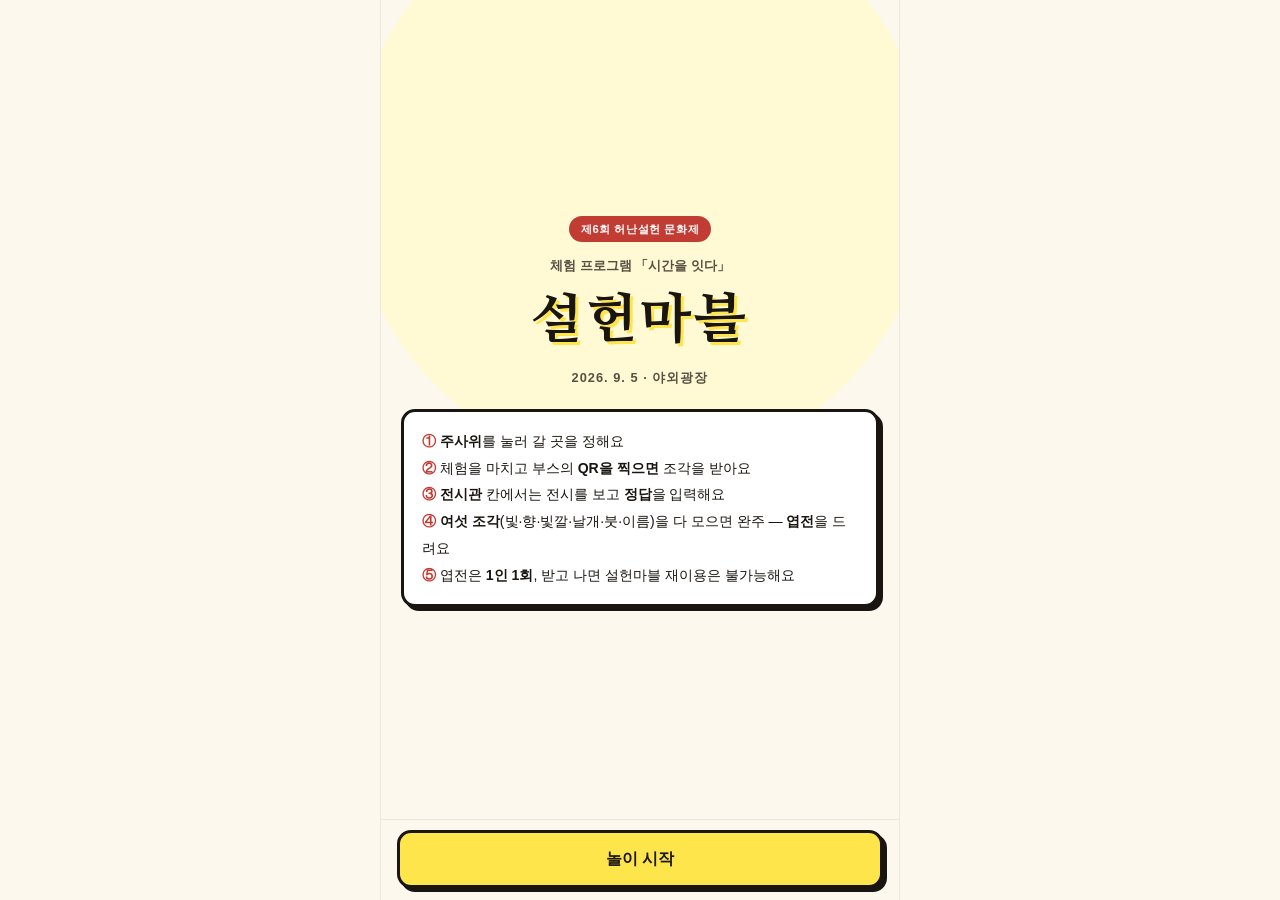
==== index.html @ 39ac7552 "설헌마블 클라이언트 공유본 초판" ====
<!DOCTYPE html>
<html lang="ko">
<head>
<meta charset="UTF-8">
<meta name="robots" content="noindex, nofollow, noarchive, nosnippet">
<meta name="viewport" content="width=device-width, initial-scale=1, maximum-scale=1, user-scalable=no, viewport-fit=cover">
<meta name="theme-color" content="#FCF8ED">
<meta name="apple-mobile-web-app-capable" content="yes">
<meta name="apple-mobile-web-app-status-bar-style" content="default">
<meta name="description" content="제6회 허난설헌 문화제 체험 프로그램 「시간을 잇다」 — 설헌마블">
<title>설헌마블 · 제6회 허난설헌 문화제</title>
<link rel="manifest" href="manifest.webmanifest">
<link rel="stylesheet" href="css/style.css">
<link rel="preconnect" href="https://fonts.googleapis.com">
<link rel="preconnect" href="https://fonts.gstatic.com" crossorigin>
<link href="https://fonts.googleapis.com/css2?family=Nanum+Myeongjo:wght@400;700;800&display=swap" rel="stylesheet">
</head>
<body>

<div id="app">

  <!-- ═══════ 0. 표지 ═══════ -->
  <section class="view on" id="v-cover">
    <div class="cover">
      <span class="cover-badge" id="coverBadge">제6회 허난설헌 문화제</span>
      <div class="cover-prog" id="coverProg">체험 프로그램 「시간을 잇다」</div>
      <h1 class="cover-title" id="coverTitle">설헌마블</h1>
      <div class="cover-when" id="coverWhen">2026. 9. 5 · 야외광장</div>
      <div class="rule">
        <i>①</i> <b>주사위</b>를 눌러 갈 곳을 정해요<br>
        <i>②</i> 체험을 마치고 부스의 <b>QR을 찍으면</b> 조각을 받아요<br>
        <i>③</i> <b>전시관</b> 칸에서는 전시를 보고 <b>정답</b>을 입력해요<br>
        <i>④</i> <b>여섯 조각</b>(빛·향·빛깔·날개·붓·이름)을 다 모으면 완주 — <b>엽전</b>을 드려요<br>
        <i>⑤</i> 엽전은 <b>1인 1회</b>, 받고 나면 설헌마블 재이용은 불가능해요
      </div>
    </div>
    <div class="foot">
      <button class="btn" id="btnStart">놀이 시작</button>
      <button class="btn ghost sm" id="btnResume" style="display:none">이어서 하기</button>
    </div>
  </section>

  <!-- ═══════ 1. 말 고르기 ═══════ -->
  <section class="view" id="v-setup">
    <div class="hdr">
      <div>
        <div class="eyebrow">설헌마블 말 고르기</div>
        <h2 class="h-title">나의 말과 이름</h2>
      </div>
    </div>
    <div class="scroll">
      <div class="card">
        <p style="font-size:.82rem;text-align:center;font-weight:800;margin:0 0 10px">
          판 위에서 나를 대신할 캐릭터를 골라 주세요.
        </p>
        <div class="pieces" id="pieceGrid"></div>
        <p class="muted" style="text-align:center;margin:10px 0 0;font-weight:700" id="charIntro"></p>
      </div>
      <div class="card">
        <p style="font-size:.82rem;text-align:center;font-weight:800;margin:0 0 10px">
          이름은 완주증과 시집첩에 쓰여요.
        </p>
        <input class="input" id="nameIn" placeholder="이름을 적어 주세요" maxlength="6" autocomplete="off">
        <div class="err" id="nameErr"></div>
      </div>
    </div>
    <div class="foot">
      <button class="btn" id="btnToBoard">판으로 가기</button>
    </div>
  </section>

  <!-- ═══════ 2. 게임판 ═══════ -->
  <section class="view" id="v-board">
    <div class="tally">
      <div class="tally-u">
        <div class="tally-av" id="tallyAv"></div>
        <span id="tallyNm">설아</span>
      </div>
      <div class="tally-s">조각 <span id="tallyCnt">0</span> / 6</div>
    </div>
    <div class="scroll" style="padding:0 0 4px">
      <div class="board-wrap">
        <div class="board" id="board"></div>
      </div>
      <div class="dest" id="destCard">
        <div class="l" id="destL">가운데 주사위를 굴리세요</div>
        <div class="v" id="destV"></div>
      </div>
      <div style="padding:12px 16px 0">
        <div class="track" id="track"></div>
      </div>
    </div>
    <div class="foot">
      <button class="btn" id="btnQr" disabled>체험 완료 · QR 찍기</button>
      <button class="btn ghost sm" id="btnBook">내 시집첩 보기</button>
    </div>
  </section>

  <!-- ═══════ 3. QR 안내 / 스캐너 ═══════ -->
  <section class="view" id="v-qr">
    <div class="hdr">
      <div>
        <div class="eyebrow">조각 받기</div>
        <h2 class="h-title" id="qrTitle">부스 QR을 찍어 주세요</h2>
      </div>
    </div>
    <div class="scroll">
      <div class="qr-hero" id="qrHero">📷</div>
      <p style="text-align:center;font-size:.9rem;font-weight:700;line-height:1.8;margin:0 0 14px" id="qrGuide">
        체험을 마치면 부스에 있는 <b>QR 안내판</b>을 휴대폰 카메라로 찍어 주세요.<br>
        찍으면 이 놀이판으로 돌아와 조각이 들어옵니다.
      </p>
      <div id="reader"><video id="qrVideo" playsinline muted></video></div>
      <button class="btn ghost sm" id="btnCam" style="margin-bottom:12px">앱에서 바로 촬영하기</button>
      <div class="card">
        <p style="font-size:.8rem;font-weight:800;text-align:center;margin:0 0 9px">
          카메라가 안 되면, 부스 안내판의 <b>확인 글자</b>를 적어 주세요<br><span style="font-weight:700;opacity:.7">(한글 두 글자 안쪽이에요 · 예: 빛)</span>
        </p>
        <input class="input" id="codeIn" placeholder="예: 빛" maxlength="8" autocomplete="off" autocapitalize="off">
        <div class="err" id="codeErr"></div>
        <button class="btn sm" id="btnCode" style="margin-top:10px">확인</button>
      </div>
      <div class="linkbar"><a id="lnkQrBack">판으로 돌아가기</a></div>
    </div>
  </section>

  <!-- ═══════ 4. 조각 획득 ═══════ -->
  <section class="view" id="v-gain">
    <div class="gain-top" id="gainTop">
      <div class="gain-ttl" id="gainTtl"></div>
      <div class="gain-sub" id="gainSub"></div>
    </div>
    <div class="scroll">
      <div class="gain-art" id="gainArt"></div>
      <div class="track" id="gainTrack"></div>
      <div class="poem" id="gainPoem">
        <div id="gainVerse"></div>
        <div class="poem-by" id="gainBy"></div>
      </div>
      <div class="why">
        <div class="why-lbl">왜 이 조각일까요</div>
        <div id="gainWhy"></div>
      </div>
      <div class="note" id="gainNote" style="display:none"></div>
    </div>
    <div class="foot">
      <button class="btn" id="btnGainOk">판으로 돌아가기</button>
    </div>
  </section>

  <!-- ═══════ 5. 전시관 퀴즈 ═══════ -->
  <section class="view" id="v-hall">
    <div class="hdr">
      <div>
        <div class="eyebrow">전시관 · 전시 관람</div>
        <h2 class="h-title">이름을 찾아 주세요</h2>
      </div>
    </div>
    <div class="scroll">
      <div class="card" style="background:#F0EDF6">
        <p style="font-size:.85rem;line-height:1.8;margin:0;text-align:center" id="quizIntro"></p>
      </div>
      <p style="text-align:center;font-size:.88rem;font-weight:800;margin:0" id="quizQ"></p>
      <div class="slots" id="slots"></div>
      <div class="err" id="quizErr"></div>
      <div class="tiles" id="qtiles"></div>
      <div class="hint" id="quizHint"></div>
      <div class="linkbar">
        <a id="lnkUndo">한 글자 지우기</a> &nbsp;·&nbsp; <a id="lnkReset">처음부터</a>
      </div>
    </div>
    <div class="foot">
      <button class="btn" id="btnQuizOk" disabled>정답 확인</button>
    </div>
  </section>

  <!-- ═══════ 6. 시집첩 ═══════ -->
  <section class="view" id="v-book">
    <div class="hdr">
      <div>
        <div class="eyebrow">모은 조각</div>
        <h2 class="h-title" id="bookTitle">설아의 시집첩</h2>
      </div>
      <div class="tally-s" id="bookCnt">0 / 6</div>
    </div>
    <div class="scroll">
      <div id="bookList"></div>
      <div class="card" id="bookFinale" style="display:none;background:var(--yellow-lt);text-align:center">
        <div style="font-family:var(--f-serif);font-size:1.15rem;font-weight:800;line-height:1.7">
          빛 · 향 · 빛깔 · 날개 · 붓<br>그리고 <b>이름</b>
        </div>
        <p class="muted" style="margin:8px 0 0">여섯 조각이 모두 모였어요.</p>
      </div>
    </div>
    <div class="foot">
      <button class="btn" id="btnCert" style="display:none">완주증 받기</button>
      <button class="btn ghost sm" id="btnBookBack">판으로 돌아가기</button>
    </div>
  </section>

  <!-- ═══════ 7. 완주증 ═══════ -->
  <section class="view" id="v-cert">
    <div class="scroll" style="padding-top:18px">
      <div class="cert">
        <div class="cert-h">설 헌 마 블  완 주 증</div>
        <div class="cert-nm" id="certNm">설아</div>
        <div class="muted" style="font-weight:700" id="certChar">설아 말</div>
        <div class="cert-bd">
          위 어린이는 제6회 허난설헌 문화제<br>
          체험 프로그램 「시간을 잇다」에서<br>
          <b>빛 · 향 · 빛깔 · 날개 · 붓</b>을 모으고<br>
          전시관에서 <b>난설헌</b>이라는 이름을 찾았기에<br>
          이 증서를 드립니다.
        </div>
        <div class="muted" style="margin-top:12px;font-weight:700" id="certDate"></div>
        <div class="cert-code" id="certCode"></div>
      </div>
      <p class="muted" style="text-align:center;margin-top:14px">
        이 화면을 <b>운영 부스</b>에 보여 주시면 <b>엽전</b>을 드립니다.<br>
        엽전은 <b>1인 1회</b>만 받을 수 있어요.
      </p>
      <div class="notice">
        설헌마블로 엽전을 수령하면 <b>설헌마블의 재이용은 불가능합니다.</b>
      </div>
      <div class="linkbar"><a id="lnkCertBack">시집첩 다시 보기</a></div>
    </div>
    <div class="foot">
      <p class="warn">⚠ 아래 버튼은 <b>운영진 전용</b>입니다. 참가자는 누르지 마세요.</p>
      <button class="btn ghost sm" id="btnCoinDone">엽전 수령 확인 (운영진)</button>
    </div>
  </section>

  <!-- ═══════ 8. 엽전 수령 완료(재참여 불가) ═══════ -->
  <section class="view" id="v-done">
    <div class="scroll" style="padding-top:28px">
      <div class="card" style="text-align:center">
        <div style="font-size:2.4rem;line-height:1">🪙</div>
        <h2 class="h-title" style="margin:10px 0 6px">엽전 수령이 확인되었습니다</h2>
        <p class="muted" style="font-weight:700;margin:0">
          설헌마블 체험을 모두 마치셨어요.<br>즐거운 문화제 되세요!
        </p>
      </div>
      <div class="notice">
        설헌마블로 엽전을 수령하면 <b>설헌마블의 재이용은 불가능합니다.</b><br>
        이 휴대폰으로는 다시 참여하실 수 없습니다.
      </div>
      <div class="card" style="text-align:center">
        <div class="muted" style="font-weight:800">수령 완주번호</div>
        <div class="cert-code" id="doneCode" style="margin-top:6px"></div>
      </div>
    </div>
  </section>

</div>

<div class="toast" id="toast"></div>

<script src="js/data.js"></script>
<script src="js/app.js"></script>
</body>
</html>
---- css/style.css ----
/* 설헌마블 웹앱 — 모바일 전용 스타일
   디자인 시안 v5의 단청 팔레트 / 먹선 플랫 스타일 계승 */

:root{
  --f-gothic:"Pretendard","Apple SD Gothic Neo","Malgun Gothic",-apple-system,BlinkMacSystemFont,sans-serif;
  --f-serif:"Nanum Myeongjo","Noto Serif KR","AppleMyungjo",Batang,serif;

  --yellow:#FFE54C; --yellow-lt:#FFF9D4;
  --paper:#FCF8ED; --paper-dk:#F2EBD9;
  --ink:#191510; --ink-lt:#585042;
  --seal:#C13C33; --gold:#E5A93B;
  --c-etc:#6B5D48;

  --flat:4px 4px 0 var(--ink);
  --flat-sm:3px 3px 0 var(--ink);
  --bd:3px solid var(--ink);
  --safe-b:env(safe-area-inset-bottom,0px);
}

*{box-sizing:border-box;-webkit-tap-highlight-color:transparent}
html,body{margin:0;padding:0;height:100%}
body{
  font-family:var(--f-gothic);
  background:var(--paper);
  color:var(--ink);
  font-size:16px; line-height:1.5;
  overscroll-behavior:none;
  -webkit-user-select:none;user-select:none;
}
button,input{font-family:inherit;font-size:inherit;color:inherit}
b{font-weight:800}

/* ---------- 화면 뼈대 ---------- */
#app{
  position:fixed; inset:0;
  display:flex; flex-direction:column;
  max-width:520px; margin:0 auto;
  background:var(--paper);
  border-left:1px solid rgba(0,0,0,.06); border-right:1px solid rgba(0,0,0,.06);
}
.view{display:none; flex:1; min-height:0; flex-direction:column}
.view.on{display:flex}
.scroll{flex:1; min-height:0; overflow-y:auto; -webkit-overflow-scrolling:touch; padding:14px 16px 4px}
.foot{padding:10px 16px calc(12px + var(--safe-b)); background:var(--paper); border-top:1px solid rgba(25,21,16,.08)}

/* ---------- 공통 부품 ---------- */
.hdr{padding:14px 16px 6px; display:flex; align-items:flex-end; justify-content:space-between; gap:8px}
.eyebrow{font-size:.7rem; font-weight:800; letter-spacing:.12em; color:var(--ink-lt)}
.h-title{font-family:var(--f-serif); font-size:1.35rem; font-weight:800; margin:2px 0 0}

.card{
  background:#fff; border:var(--bd); border-radius:14px;
  box-shadow:var(--flat-sm); padding:14px 16px; margin-bottom:12px;
}
.btn{
  width:100%; display:block; padding:15px 12px;
  background:var(--yellow); border:var(--bd); border-radius:14px;
  box-shadow:var(--flat); font-size:1.02rem; font-weight:800;
  cursor:pointer; transition:transform .08s, box-shadow .08s;
}
.btn:active{transform:translate(3px,3px); box-shadow:1px 1px 0 var(--ink)}
.btn:disabled{background:var(--paper-dk); color:#9a927f; box-shadow:var(--flat-sm); cursor:default}
.btn:disabled:active{transform:none; box-shadow:var(--flat-sm)}
.btn.ghost{background:#fff}
.btn.sm{padding:11px; font-size:.9rem; box-shadow:var(--flat-sm)}
.btn+.btn{margin-top:8px}
.err{color:var(--seal); font-size:.78rem; font-weight:700; min-height:1.1em; margin-top:6px; text-align:center}
.muted{color:var(--ink-lt); font-size:.78rem; line-height:1.6}

/* ---------- 0. 표지 ---------- */
.cover{
  flex:1; display:flex; flex-direction:column; justify-content:center; align-items:center;
  text-align:center; padding:24px 20px calc(20px + var(--safe-b));
  background:
    radial-gradient(circle at 50% 22%, var(--yellow-lt) 0 42%, transparent 42%),
    var(--paper);
  overflow-y:auto;
}
.cover-badge{
  display:inline-block; background:var(--seal); color:#fff; font-size:.7rem; font-weight:800;
  padding:5px 12px; border-radius:99px; letter-spacing:.05em;
}
.cover-prog{font-size:.82rem; font-weight:700; color:var(--ink-lt); margin-top:14px}
.cover-title{
  font-family:var(--f-serif); font-size:3.4rem; font-weight:800; letter-spacing:.06em;
  margin:4px 0 6px; text-shadow:3px 3px 0 var(--yellow);
}
.cover-when{font-size:.8rem; font-weight:700; letter-spacing:.08em; color:var(--ink-lt)}
.rule{
  margin:22px 0 0; text-align:left; background:#fff; border:var(--bd); border-radius:14px;
  box-shadow:var(--flat); padding:16px 18px; font-size:.88rem; line-height:1.9; width:100%;
}
.rule i{font-style:normal; color:var(--seal); font-weight:800}

/* ---------- 1. 말 고르기 ---------- */
.pieces{display:grid; grid-template-columns:1fr 1fr; gap:10px}
.piece{
  background:var(--paper); border:var(--bd); border-radius:14px; padding:10px 6px 8px;
  box-shadow:var(--flat-sm); cursor:pointer; text-align:center; transition:.12s;
}
.piece.sel{background:var(--yellow); transform:translate(-1px,-1px); box-shadow:5px 5px 0 var(--ink)}
.piece-av{
  width:74px; height:74px; margin:0 auto 6px; border-radius:50%;
  background:#fff center/contain no-repeat; border:2px solid var(--ink);
}
.piece-nm{font-family:var(--f-serif); font-size:1.05rem; font-weight:800}
.piece-gd{font-size:.68rem; color:var(--ink-lt); font-weight:700}
.input{
  width:100%; padding:13px 16px; border:var(--bd); border-radius:99px;
  background:var(--paper); font-size:1rem; font-weight:700; text-align:center; outline:none;
}
.input:focus{background:var(--yellow-lt)}

/* ---------- 2. 게임판 ---------- */
.tally{
  display:flex; align-items:center; justify-content:space-between; gap:8px;
  padding:8px 16px; background:var(--ink); color:var(--paper);
}
.tally-u{display:flex; align-items:center; gap:8px; font-weight:800; font-size:.92rem}
.tally-av{width:30px; height:30px; border-radius:50%; background:#fff center/contain no-repeat; border:2px solid var(--yellow)}
.tally-s{font-size:.8rem; font-weight:800; background:var(--yellow); color:var(--ink); padding:4px 10px; border-radius:99px}

.board-wrap{padding:12px 12px 0}
.board{
  position:relative; display:grid;
  grid-template-columns:repeat(4,1fr); grid-template-rows:repeat(4,1fr);
  gap:5px; aspect-ratio:1/1; width:100%;
  background:var(--ink); border:var(--bd); border-radius:16px; padding:5px;
}
.tile{
  position:relative; background:var(--paper); border-radius:8px; overflow:hidden;
  display:flex; flex-direction:column; align-items:center; justify-content:center;
  text-align:center; padding:3px 2px; min-width:0;
}
.tile-band{position:absolute; top:0; left:0; right:0; height:5px}
.tile-nm{font-size:.62rem; font-weight:800; line-height:1.15; word-break:keep-all}
.tile-sub{font-size:.5rem; color:var(--ink-lt); font-weight:700; margin-top:1px}
.tile-no{font-size:.55rem; font-weight:800; color:var(--ink-lt)}
.tile.corner{background:var(--paper-dk)}
.tile.start{background:var(--yellow)}
.tile.goal{background:#F0EDF6}
.tile.dest{outline:3px solid var(--seal); outline-offset:-3px; animation:pulse 1s infinite}
@keyframes pulse{50%{background:var(--yellow-lt)}}
.tile-seal{
  position:absolute; right:3px; bottom:3px; width:17px; height:17px; border-radius:3px;
  background:var(--seal); color:#fff; font-family:var(--f-serif); font-size:.6rem; font-weight:800;
  display:flex; align-items:center; justify-content:center; opacity:0; transform:scale(.5); transition:.25s;
}
.tile.got .tile-seal{opacity:1; transform:scale(1) rotate(-8deg)}
.tile.got{background:#fff}

.center{
  grid-area:2/2/4/4; background:var(--paper); border-radius:10px;
  display:flex; flex-direction:column; align-items:center; justify-content:center; gap:4px;
}
.center-lbl{font-size:.62rem; font-weight:800; color:var(--ink-lt); letter-spacing:.06em}
.center-cap{font-size:.66rem; font-weight:800; color:var(--seal)}
.dice{
  width:60px; height:60px; border:var(--bd); border-radius:12px; background:#fff;
  box-shadow:var(--flat-sm); display:grid; grid-template-columns:repeat(3,1fr); grid-template-rows:repeat(3,1fr);
  padding:7px; cursor:pointer;
}
.dice.roll{animation:shake .5s linear infinite}
@keyframes shake{
  0%{transform:rotate(0) translateY(0)} 25%{transform:rotate(-12deg) translateY(-5px)}
  50%{transform:rotate(0) translateY(0)} 75%{transform:rotate(12deg) translateY(-5px)} 100%{transform:rotate(0)}
}
.pip{width:9px; height:9px; border-radius:50%; background:var(--ink); align-self:center; justify-self:center}
.pip.red{background:var(--seal)}

.token{
  position:absolute; width:32px; height:32px; border-radius:50%;
  background:#fff center/contain no-repeat; border:2.5px solid var(--ink);
  box-shadow:0 3px 6px rgba(0,0,0,.3); z-index:5;
  transition:left .28s cubic-bezier(.34,1.4,.64,1), top .28s cubic-bezier(.34,1.4,.64,1);
  pointer-events:none;
}

.dest{
  margin:12px 16px 0; padding:11px 14px; border:var(--bd); border-radius:12px;
  background:var(--yellow-lt); box-shadow:var(--flat-sm); text-align:center;
}
.dest .l{font-size:.72rem; font-weight:800; color:var(--ink-lt)}
.dest .v{font-family:var(--f-serif); font-size:1.25rem; font-weight:800; margin-top:1px}
.dest.go{background:var(--yellow)}

/* 조각 트랙 */
.track{display:flex; gap:5px; justify-content:center; flex-wrap:wrap; margin:2px 0 10px}
.chip{
  min-width:44px; padding:5px 8px; border:2px solid var(--ink); border-radius:99px;
  font-size:.68rem; font-weight:800; text-align:center; background:var(--paper-dk); color:#9a927f;
}
.chip.on{background:var(--seal); color:#fff}
.chip.on.last{background:var(--ink)}

/* ---------- 획득 화면 ---------- */
.gain-top{padding:16px 16px 0; text-align:center}
.gain-ttl{font-family:var(--f-serif); font-size:1.5rem; font-weight:800; line-height:1.3}
.gain-sub{font-size:.75rem; font-weight:700; color:var(--ink-lt); margin-top:4px}
.gain-art{
  width:118px; height:118px; margin:14px auto 12px; border-radius:50%;
  border:var(--bd); box-shadow:var(--flat); display:flex; align-items:center; justify-content:center;
  font-size:3.2rem; background:#fff;
}
.poem{
  font-family:var(--f-serif); font-size:1rem; line-height:2; text-align:center;
  padding:14px 12px; border-top:2px solid var(--ink); border-bottom:2px solid var(--ink); background:#fff;
}
.poem-by{font-family:var(--f-gothic); font-size:.72rem; font-weight:700; color:var(--ink-lt); margin-top:8px}
.why{font-size:.87rem; line-height:1.85; margin-top:14px}
.why-lbl{font-size:.68rem; font-weight:800; letter-spacing:.1em; color:var(--seal); margin-bottom:5px}
.note{
  margin-top:12px; padding:9px 11px; border:1px dashed var(--ink-lt); border-radius:8px;
  font-size:.7rem; line-height:1.6; color:var(--ink-lt); background:var(--paper-dk);
}

/* ---------- 전시관 퀴즈 ---------- */
.slots{display:flex; gap:10px; justify-content:center; margin:16px 0 4px}
.slot{
  width:62px; height:70px; border:var(--bd); border-radius:12px; background:#fff;
  display:flex; align-items:center; justify-content:center;
  font-family:var(--f-serif); font-size:2rem; font-weight:800; box-shadow:var(--flat-sm);
}
.slot.empty{background:var(--paper-dk); color:#c9c0aa}
.slot.ok{background:var(--yellow)}
.tiles{display:grid; grid-template-columns:repeat(3,1fr); gap:9px; margin-top:14px}
.qtile{
  padding:16px 0; border:var(--bd); border-radius:12px; background:#fff; box-shadow:var(--flat-sm);
  font-family:var(--f-serif); font-size:1.5rem; font-weight:800; cursor:pointer;
}
.qtile:active{transform:translate(2px,2px); box-shadow:1px 1px 0 var(--ink)}
.qtile.used{background:var(--paper-dk); color:#c9c0aa; box-shadow:none}
.hint{
  margin-top:12px; padding:10px 12px; border-radius:10px; background:var(--yellow-lt);
  border:2px solid var(--ink); font-size:.8rem; font-weight:700; line-height:1.6; display:none;
}
.hint.on{display:block}
.hanja{font-family:var(--f-serif); font-size:2.1rem; font-weight:800; text-align:center; letter-spacing:.08em}

/* ---------- 시집첩 / 완주증 ---------- */
.book-item{
  display:flex; gap:11px; align-items:center; padding:11px 12px; border:var(--bd);
  border-radius:12px; background:#fff; margin-bottom:9px; box-shadow:var(--flat-sm);
}
.book-item.locked{background:var(--paper-dk); box-shadow:none; border-style:dashed; opacity:.72}
.book-ic{
  width:42px; height:42px; flex:none; border-radius:50%; border:2px solid var(--ink);
  display:flex; align-items:center; justify-content:center; font-size:1.3rem; background:var(--paper);
}
.book-tx{min-width:0}
.book-nm{font-family:var(--f-serif); font-size:1rem; font-weight:800}
.book-ds{font-size:.72rem; color:var(--ink-lt); font-weight:700}

.cert{
  border:5px double var(--ink); border-radius:6px; background:var(--paper);
  padding:22px 18px; text-align:center; position:relative;
}
.cert-h{font-size:.7rem; font-weight:800; letter-spacing:.2em; color:var(--ink-lt)}
.cert-nm{font-family:var(--f-serif); font-size:2rem; font-weight:800; margin:8px 0 2px}
.cert-bd{font-size:.85rem; line-height:1.9; margin-top:12px}
.notice{
  margin:12px 0 0; padding:12px 14px; border:1.5px dashed var(--seal); border-radius:10px;
  background:rgba(150,40,40,.05); color:var(--seal);
  font-size:.78rem; line-height:1.7; font-weight:700; text-align:center;
}
.warn{
  margin:0 0 8px; font-size:.72rem; font-weight:800; line-height:1.5;
  text-align:center; color:var(--seal);
}
.cert-code{margin-top:14px; font-size:.72rem; font-weight:800; letter-spacing:.16em; color:var(--ink-lt)}

/* ---------- QR 안내 / 토스트 ---------- */
.qr-hero{
  width:150px; height:150px; margin:6px auto 14px; border:var(--bd); border-radius:18px;
  background:#fff; box-shadow:var(--flat); display:flex; align-items:center; justify-content:center; font-size:4rem;
}
#reader{width:100%; border:var(--bd); border-radius:14px; overflow:hidden; background:#000; display:none}
#reader.on{display:block}
#reader video{width:100%; display:block}
.toast{
  position:fixed; left:50%; bottom:calc(22px + var(--safe-b)); transform:translateX(-50%) translateY(20px);
  background:var(--ink); color:var(--paper); padding:11px 18px; border-radius:99px;
  font-size:.82rem; font-weight:700; opacity:0; transition:.25s; pointer-events:none; z-index:99;
  max-width:88%; text-align:center;
}
.toast.on{opacity:1; transform:translateX(-50%) translateY(0)}

.linkbar{text-align:center; margin-top:14px}
.linkbar a{color:var(--ink-lt); font-size:.74rem; font-weight:700; text-decoration:underline; cursor:pointer}

@media (max-height:680px){
  .cover-title{font-size:2.7rem}
  .rule{margin-top:14px; padding:12px 14px; font-size:.82rem; line-height:1.75}
  .piece-av{width:60px;height:60px}
}
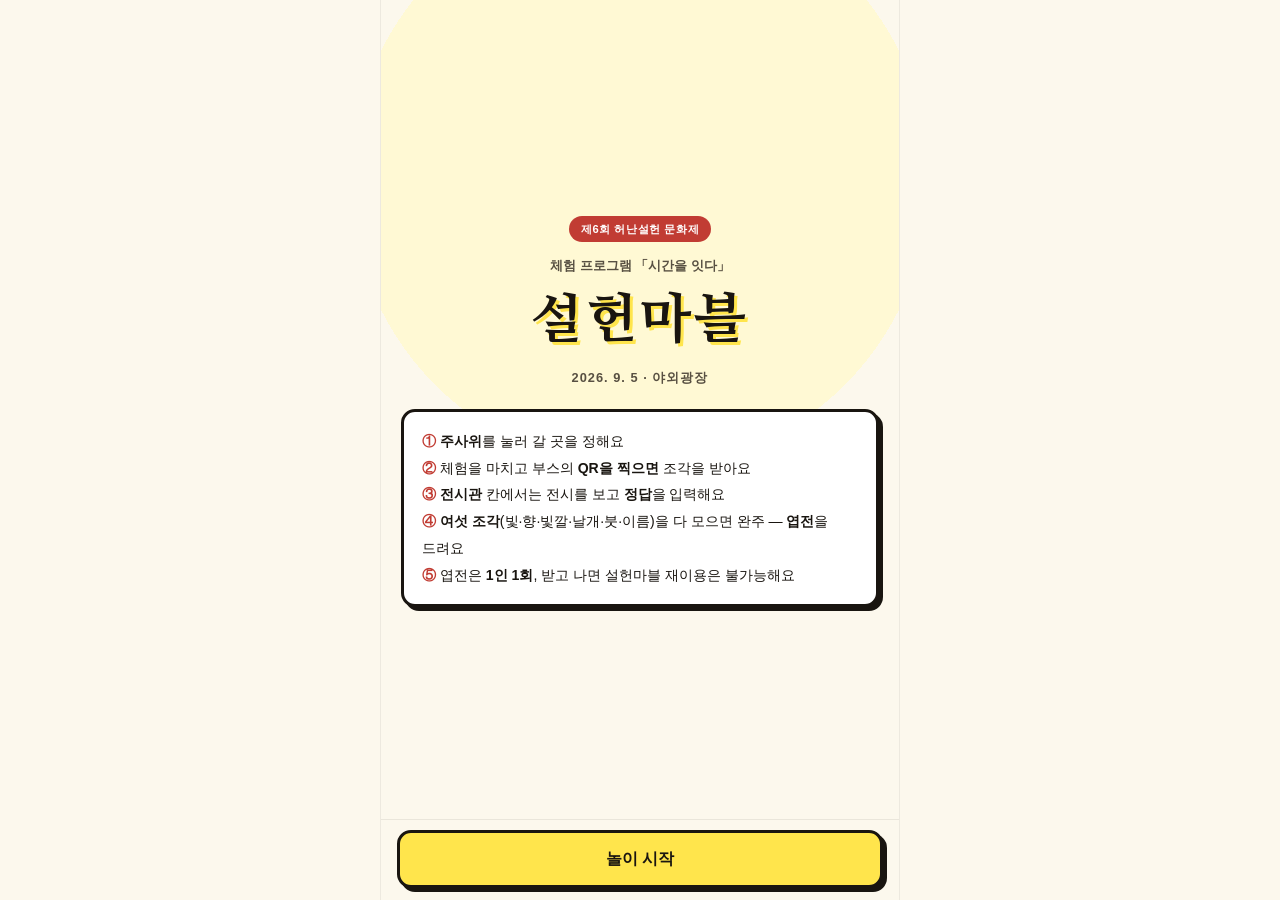
==== commit 12bba358: "QR 촬영하기 버튼 문구 변경 + 한글 줄바꿈(keep-all) 정리" ====
--- a/index.html
+++ b/index.html
@@ -111,7 +111,7 @@
         찍으면 이 놀이판으로 돌아와 조각이 들어옵니다.
       </p>
       <div id="reader"><video id="qrVideo" playsinline muted></video></div>
-      <button class="btn ghost sm" id="btnCam" style="margin-bottom:12px">앱에서 바로 촬영하기</button>
+      <button class="btn ghost sm" id="btnCam" style="margin-bottom:12px">QR 촬영하기</button>
       <div class="card">
         <p style="font-size:.8rem;font-weight:800;text-align:center;margin:0 0 9px">
           카메라가 안 되면, 부스 안내판의 <b>확인 글자</b>를 적어 주세요<br><span style="font-weight:700;opacity:.7">(한글 두 글자 안쪽이에요 · 예: 빛)</span>
@@ -255,6 +255,7 @@
 
 <div class="toast" id="toast"></div>
 
+<script src="vendor/jsqr.js"></script>
 <script src="js/data.js"></script>
 <script src="js/app.js"></script>
 </body>
--- a/css/style.css
+++ b/css/style.css
@@ -25,6 +25,7 @@
   color:var(--ink);
   font-size:16px; line-height:1.5;
   overscroll-behavior:none;
+  word-break:keep-all; overflow-wrap:break-word;
   -webkit-user-select:none;user-select:none;
 }
 button,input{font-family:inherit;font-size:inherit;color:inherit}
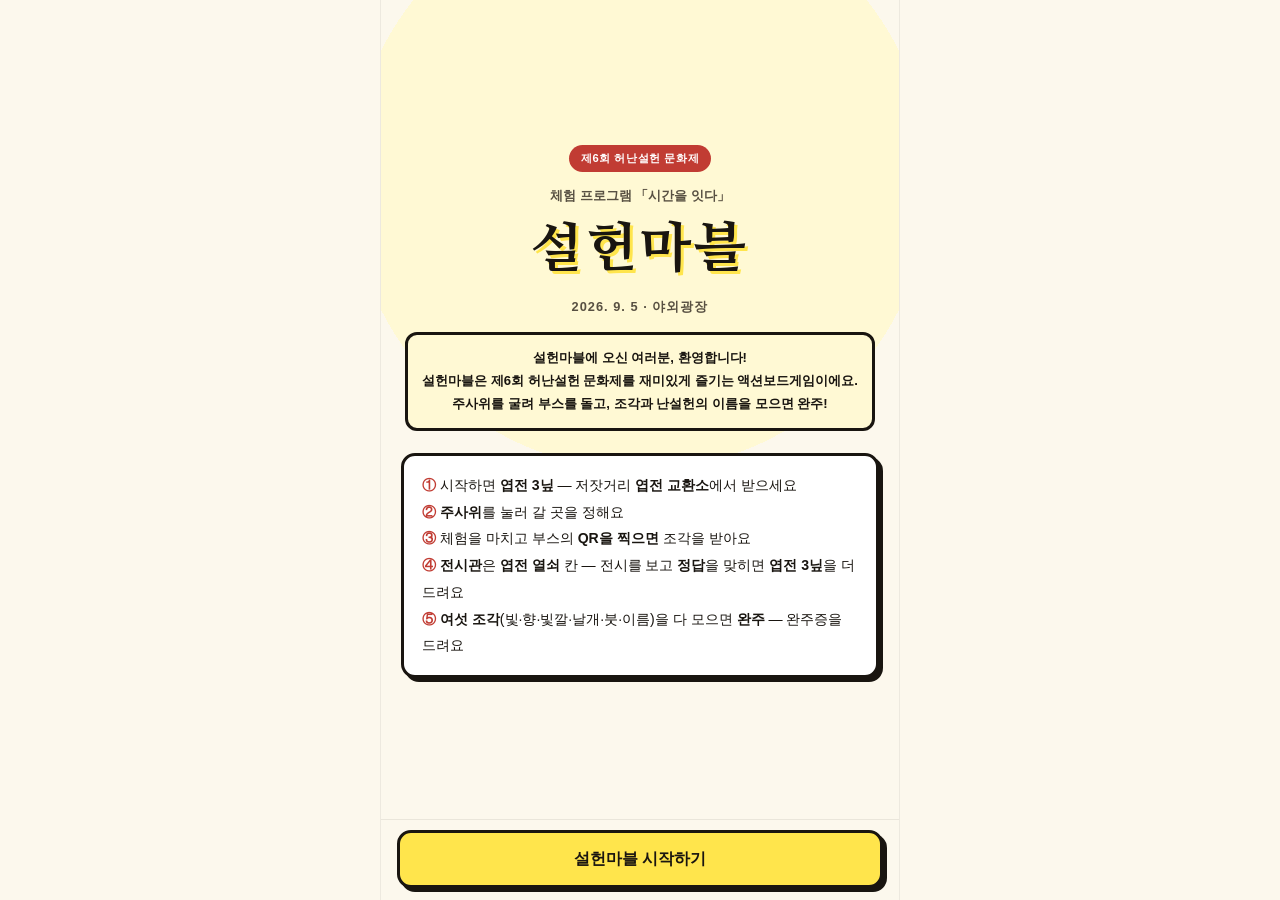
==== commit f1faa24e: "설헌마블 최신화: 1회참여 잠금 해제 / 엽전 지급(시작3·정답3) / 엽전열쇠 / 액션보드게임 환영문구" ====
--- a/index.html
+++ b/index.html
@@ -26,16 +26,21 @@
       <div class="cover-prog" id="coverProg">체험 프로그램 「시간을 잇다」</div>
       <h1 class="cover-title" id="coverTitle">설헌마블</h1>
       <div class="cover-when" id="coverWhen">2026. 9. 5 · 야외광장</div>
+      <div class="welcome">
+        <b>설헌마블에 오신 여러분, 환영합니다!</b><br>
+        설헌마블은 제6회 허난설헌 문화제를 재미있게 즐기는 <b>액션보드게임</b>이에요.<br>
+        주사위를 굴려 부스를 돌고, 조각과 난설헌의 이름을 모으면 완주!
+      </div>
       <div class="rule">
-        <i>①</i> <b>주사위</b>를 눌러 갈 곳을 정해요<br>
-        <i>②</i> 체험을 마치고 부스의 <b>QR을 찍으면</b> 조각을 받아요<br>
-        <i>③</i> <b>전시관</b> 칸에서는 전시를 보고 <b>정답</b>을 입력해요<br>
-        <i>④</i> <b>여섯 조각</b>(빛·향·빛깔·날개·붓·이름)을 다 모으면 완주 — <b>엽전</b>을 드려요<br>
-        <i>⑤</i> 엽전은 <b>1인 1회</b>, 받고 나면 설헌마블 재이용은 불가능해요
-      </div>
-    </div>
-    <div class="foot">
-      <button class="btn" id="btnStart">놀이 시작</button>
+        <i>①</i> 시작하면 <b>엽전 3닢</b> — 저잣거리 <b>엽전 교환소</b>에서 받으세요<br>
+        <i>②</i> <b>주사위</b>를 눌러 갈 곳을 정해요<br>
+        <i>③</i> 체험을 마치고 부스의 <b>QR을 찍으면</b> 조각을 받아요<br>
+        <i>④</i> <b>전시관</b>은 <b>엽전 열쇠</b> 칸 — 전시를 보고 <b>정답</b>을 맞히면 <b>엽전 3닢</b>을 더 드려요<br>
+        <i>⑤</i> <b>여섯 조각</b>(빛·향·빛깔·날개·붓·이름)을 다 모으면 <b>완주</b> — 완주증을 드려요
+      </div>
+    </div>
+    <div class="foot">
+      <button class="btn" id="btnStart">설헌마블 시작하기</button>
       <button class="btn ghost sm" id="btnResume" style="display:none">이어서 하기</button>
     </div>
   </section>
@@ -76,8 +81,12 @@
         <div class="tally-av" id="tallyAv"></div>
         <span id="tallyNm">설아</span>
       </div>
-      <div class="tally-s">조각 <span id="tallyCnt">0</span> / 6</div>
-    </div>
+      <div class="tally-r">
+        <div class="tally-s coin" id="tallyCoin">🪙 0</div>
+        <div class="tally-s">조각 <span id="tallyCnt">0</span> / 6</div>
+      </div>
+    </div>
+    <div class="coin-banner" id="coinBanner" style="display:none"></div>
     <div class="scroll" style="padding:0 0 4px">
       <div class="board-wrap">
         <div class="board" id="board"></div>
@@ -108,7 +117,7 @@
       <div class="qr-hero" id="qrHero">📷</div>
       <p style="text-align:center;font-size:.9rem;font-weight:700;line-height:1.8;margin:0 0 14px" id="qrGuide">
         체험을 마치면 부스에 있는 <b>QR 안내판</b>을 휴대폰 카메라로 찍어 주세요.<br>
-        찍으면 이 놀이판으로 돌아와 조각이 들어옵니다.
+        찍으면 이 게임판으로 돌아와 조각이 들어옵니다.
       </p>
       <div id="reader"><video id="qrVideo" playsinline muted></video></div>
       <button class="btn ghost sm" id="btnCam" style="margin-bottom:12px">QR 촬영하기</button>
@@ -152,12 +161,12 @@
   <section class="view" id="v-hall">
     <div class="hdr">
       <div>
-        <div class="eyebrow">전시관 · 전시 관람</div>
+        <div class="eyebrow">🗝 엽전 열쇠 · 전시관</div>
         <h2 class="h-title">이름을 찾아 주세요</h2>
       </div>
     </div>
     <div class="scroll">
-      <div class="card" style="background:#F0EDF6">
+      <div class="card" style="background:#FBF3DD">
         <p style="font-size:.85rem;line-height:1.8;margin:0;text-align:center" id="quizIntro"></p>
       </div>
       <p style="text-align:center;font-size:.88rem;font-weight:800;margin:0" id="quizQ"></p>
@@ -166,7 +175,7 @@
       <div class="tiles" id="qtiles"></div>
       <div class="hint" id="quizHint"></div>
       <div class="linkbar">
-        <a id="lnkUndo">한 글자 지우기</a> &nbsp;·&nbsp; <a id="lnkReset">처음부터</a>
+        <a id="lnkUndo">한 글자 지우기</a> &nbsp;·&nbsp; <a id="lnkReset">처음부터</a> &nbsp;·&nbsp; <a id="lnkHallBack">판으로 돌아가기</a>
       </div>
     </div>
     <div class="foot">
@@ -216,38 +225,34 @@
         <div class="cert-code" id="certCode"></div>
       </div>
       <p class="muted" style="text-align:center;margin-top:14px">
-        이 화면을 <b>운영 부스</b>에 보여 주시면 <b>엽전</b>을 드립니다.<br>
-        엽전은 <b>1인 1회</b>만 받을 수 있어요.
+        여섯 조각을 모두 모으셨어요! 이 화면을 <b>운영 부스</b>에 보여 주세요.<br>
+        모은 엽전은 저잣거리 <b>엽전 교환소</b>에서 체험에 쓸 수 있어요.
       </p>
-      <div class="notice">
-        설헌마블로 엽전을 수령하면 <b>설헌마블의 재이용은 불가능합니다.</b>
-      </div>
       <div class="linkbar"><a id="lnkCertBack">시집첩 다시 보기</a></div>
     </div>
     <div class="foot">
+      <button class="btn ghost sm" id="btnCertBack2">판으로 돌아가기</button>
+    </div>
+  </section>
+
+  <!-- ═══════ 8. 엽전 수령 (시작·전시관 정답 공용) ═══════ -->
+  <section class="view" id="v-coin">
+    <div class="scroll" style="padding-top:22px">
+      <div class="coin-art">🪙</div>
+      <h2 class="h-title" style="text-align:center;margin:0 0 4px" id="coinTtl">엽전 <b>3닢</b>을 받으세요</h2>
+      <p class="muted" style="text-align:center;font-weight:800;margin:0 0 14px" id="coinWhy"></p>
+      <div class="card" style="background:var(--yellow-lt);text-align:center">
+        <p style="font-size:.92rem;line-height:1.85;font-weight:700;margin:0">
+          저잣거리 <b>엽전 교환소</b>에 가셔서<br>
+          <b>이 화면을 그대로 보여 주세요.</b><br>
+          운영진이 확인하고 엽전을 드립니다.
+        </p>
+      </div>
+      <div class="linkbar"><a id="lnkCoinLater">나중에 받을게요 · 판으로 돌아가기</a></div>
+    </div>
+    <div class="foot">
       <p class="warn">⚠ 아래 버튼은 <b>운영진 전용</b>입니다. 참가자는 누르지 마세요.</p>
-      <button class="btn ghost sm" id="btnCoinDone">엽전 수령 확인 (운영진)</button>
-    </div>
-  </section>
-
-  <!-- ═══════ 8. 엽전 수령 완료(재참여 불가) ═══════ -->
-  <section class="view" id="v-done">
-    <div class="scroll" style="padding-top:28px">
-      <div class="card" style="text-align:center">
-        <div style="font-size:2.4rem;line-height:1">🪙</div>
-        <h2 class="h-title" style="margin:10px 0 6px">엽전 수령이 확인되었습니다</h2>
-        <p class="muted" style="font-weight:700;margin:0">
-          설헌마블 체험을 모두 마치셨어요.<br>즐거운 문화제 되세요!
-        </p>
-      </div>
-      <div class="notice">
-        설헌마블로 엽전을 수령하면 <b>설헌마블의 재이용은 불가능합니다.</b><br>
-        이 휴대폰으로는 다시 참여하실 수 없습니다.
-      </div>
-      <div class="card" style="text-align:center">
-        <div class="muted" style="font-weight:800">수령 완주번호</div>
-        <div class="cert-code" id="doneCode" style="margin-top:6px"></div>
-      </div>
+      <button class="btn ghost sm" id="btnCoinTake">엽전 수령 확인 (운영진)</button>
     </div>
   </section>
 
--- a/css/style.css
+++ b/css/style.css
@@ -88,10 +88,16 @@
 }
 .cover-when{font-size:.8rem; font-weight:700; letter-spacing:.08em; color:var(--ink-lt)}
 .rule{
+  word-break:keep-all;
   margin:22px 0 0; text-align:left; background:#fff; border:var(--bd); border-radius:14px;
   box-shadow:var(--flat); padding:16px 18px; font-size:.88rem; line-height:1.9; width:100%;
 }
 .rule i{font-style:normal; color:var(--seal); font-weight:800}
+.welcome{
+  margin-top:16px; padding:12px 14px; border:var(--bd); border-radius:12px;
+  background:var(--yellow-lt); font-size:.82rem; line-height:1.75;
+  font-weight:700; text-align:center; word-break:keep-all;
+}
 
 /* ---------- 1. 말 고르기 ---------- */
 .pieces{display:grid; grid-template-columns:1fr 1fr; gap:10px}
@@ -120,6 +126,19 @@
 .tally-u{display:flex; align-items:center; gap:8px; font-weight:800; font-size:.92rem}
 .tally-av{width:30px; height:30px; border-radius:50%; background:#fff center/contain no-repeat; border:2px solid var(--yellow)}
 .tally-s{font-size:.8rem; font-weight:800; background:var(--yellow); color:var(--ink); padding:4px 10px; border-radius:99px}
+.tally-r{display:flex; align-items:center; gap:6px}
+.tally-s.coin{background:linear-gradient(140deg,#FFF8DE,#E5BE5B); border:1.5px solid #C9A227}
+.coin-banner{
+  padding:9px 16px; background:var(--yellow); color:var(--ink);
+  font-size:.78rem; font-weight:800; text-align:center; line-height:1.5;
+  border-bottom:2px solid var(--ink); cursor:pointer; word-break:keep-all;
+}
+.coin-art{
+  width:110px; height:110px; margin:0 auto 14px; border:var(--bd); border-radius:50%;
+  background:linear-gradient(155deg,#FFF8DE,#E5BE5B);
+  display:flex; align-items:center; justify-content:center;
+  font-size:3.1rem; box-shadow:var(--flat-sm);
+}
 
 .board-wrap{padding:12px 12px 0}
 .board{
@@ -139,7 +158,13 @@
 .tile-no{font-size:.55rem; font-weight:800; color:var(--ink-lt)}
 .tile.corner{background:var(--paper-dk)}
 .tile.start{background:var(--yellow)}
-.tile.goal{background:#F0EDF6}
+/* 전시관 = 「엽전 열쇠」 칸 — 부루마블 황금열쇠 자리 */
+.tile.goal, .tile.goal.got{
+  background:linear-gradient(155deg,#FFF8DE 0%,#F6DE9E 52%,#E5BE5B 100%);
+  box-shadow:inset 0 0 0 2px #C9A227;
+}
+.tile.goal .tile-sub{color:#6E4E06; font-weight:800; font-size:.47rem}
+.tile.goal .tile-seal{background:#C9A227; color:#3A2A00}
 .tile.dest{outline:3px solid var(--seal); outline-offset:-3px; animation:pulse 1s infinite}
 @keyframes pulse{50%{background:var(--yellow-lt)}}
 .tile-seal{
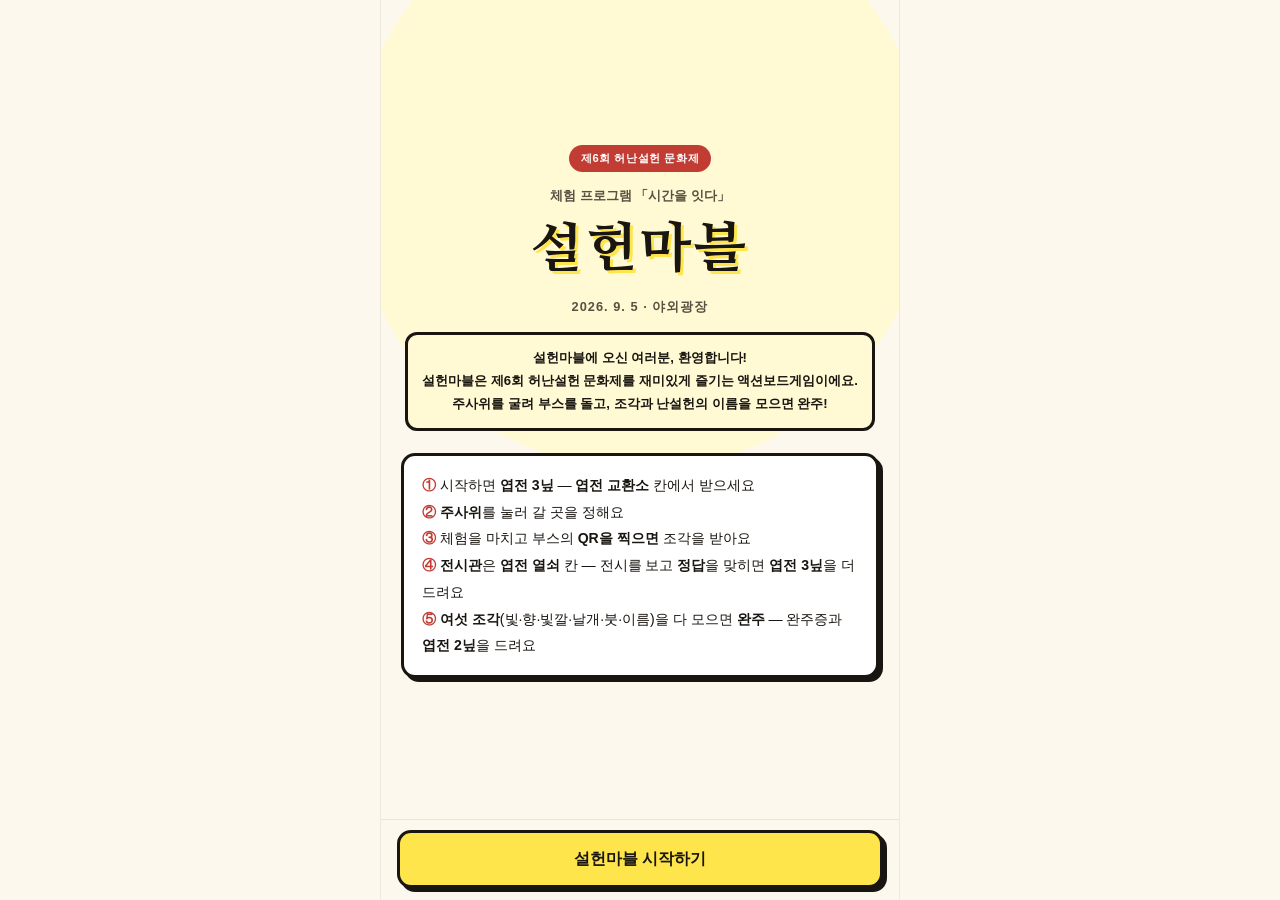
==== commit a3d215eb: "안내 팝업 3종(뻥이요·얼음음료·푸드트럭) / 전시관 도착 팝업 / 백일장 지나가는 칸 / 완주 엽전 2닢 · 엽전 교환소 표기" ====
--- a/index.html
+++ b/index.html
@@ -32,11 +32,11 @@
         주사위를 굴려 부스를 돌고, 조각과 난설헌의 이름을 모으면 완주!
       </div>
       <div class="rule">
-        <i>①</i> 시작하면 <b>엽전 3닢</b> — 저잣거리 <b>엽전 교환소</b>에서 받으세요<br>
+        <i>①</i> 시작하면 <b>엽전 3닢</b> — <b>엽전 교환소</b> 칸에서 받으세요<br>
         <i>②</i> <b>주사위</b>를 눌러 갈 곳을 정해요<br>
         <i>③</i> 체험을 마치고 부스의 <b>QR을 찍으면</b> 조각을 받아요<br>
         <i>④</i> <b>전시관</b>은 <b>엽전 열쇠</b> 칸 — 전시를 보고 <b>정답</b>을 맞히면 <b>엽전 3닢</b>을 더 드려요<br>
-        <i>⑤</i> <b>여섯 조각</b>(빛·향·빛깔·날개·붓·이름)을 다 모으면 <b>완주</b> — 완주증을 드려요
+        <i>⑤</i> <b>여섯 조각</b>(빛·향·빛깔·날개·붓·이름)을 다 모으면 <b>완주</b> — 완주증과 <b>엽전 2닢</b>을 드려요
       </div>
     </div>
     <div class="foot">
@@ -224,14 +224,15 @@
         <div class="muted" style="margin-top:12px;font-weight:700" id="certDate"></div>
         <div class="cert-code" id="certCode"></div>
       </div>
-      <p class="muted" style="text-align:center;margin-top:14px">
-        여섯 조각을 모두 모으셨어요! 이 화면을 <b>운영 부스</b>에 보여 주세요.<br>
-        모은 엽전은 저잣거리 <b>엽전 교환소</b>에서 체험에 쓸 수 있어요.
+      <p class="muted" id="certMsg" style="text-align:center;margin-top:14px;font-size:.92rem;line-height:1.85">
+        🎉 <b>설헌마블을 완주하셨군요! 축하드립니다.</b><br>
+        이 화면을 <b>엽전 교환소</b>에 보여 주세요.
       </p>
-      <div class="linkbar"><a id="lnkCertBack">시집첩 다시 보기</a></div>
-    </div>
-    <div class="foot">
-      <button class="btn ghost sm" id="btnCertBack2">판으로 돌아가기</button>
+      <div class="card" id="certStamp" style="display:none;background:var(--yellow-lt);text-align:center;font-weight:800"></div>
+    </div>
+    <div class="foot" id="certDoneWrap">
+      <p class="warn">⚠ 아래 버튼은 <b>운영진 전용</b>입니다. 참가자는 누르지 마세요.</p>
+      <button class="btn ghost sm" id="btnCertDone">완주 확인 (운영진)</button>
     </div>
   </section>
 
@@ -243,7 +244,7 @@
       <p class="muted" style="text-align:center;font-weight:800;margin:0 0 14px" id="coinWhy"></p>
       <div class="card" style="background:var(--yellow-lt);text-align:center">
         <p style="font-size:.92rem;line-height:1.85;font-weight:700;margin:0">
-          저잣거리 <b>엽전 교환소</b>에 가셔서<br>
+          <b>엽전 교환소</b>에 가셔서<br>
           <b>이 화면을 그대로 보여 주세요.</b><br>
           운영진이 확인하고 엽전을 드립니다.
         </p>
@@ -253,6 +254,23 @@
     <div class="foot">
       <p class="warn">⚠ 아래 버튼은 <b>운영진 전용</b>입니다. 참가자는 누르지 마세요.</p>
       <button class="btn ghost sm" id="btnCoinTake">엽전 수령 확인 (운영진)</button>
+    </div>
+  </section>
+
+  <!-- ═══════ 9. 안내 칸 (뻥이요 · 얼음 음료 · 푸드트럭) ═══════ -->
+  <section class="view" id="v-notice">
+    <div class="scroll" style="padding-top:26px">
+      <div class="coin-art" id="noticeArt">🍿</div>
+      <h2 class="h-title" style="text-align:center;margin:0 0 12px">안내</h2>
+      <div class="card" style="background:var(--yellow-lt);text-align:center">
+        <div style="font-family:var(--f-serif);font-size:1.1rem;font-weight:800;margin-bottom:8px" id="noticeTtl"></div>
+        <p style="font-size:.92rem;line-height:1.85;font-weight:700;margin:0" id="noticeBody"></p>
+        <p class="muted" style="margin:10px 0 0" id="noticeFoot"></p>
+      </div>
+    </div>
+    <div class="foot">
+      <button class="btn" id="btnNoticeGo" style="display:none">정답 입력하기</button>
+      <button class="btn" id="btnNoticeOk">확인</button>
     </div>
   </section>
 
